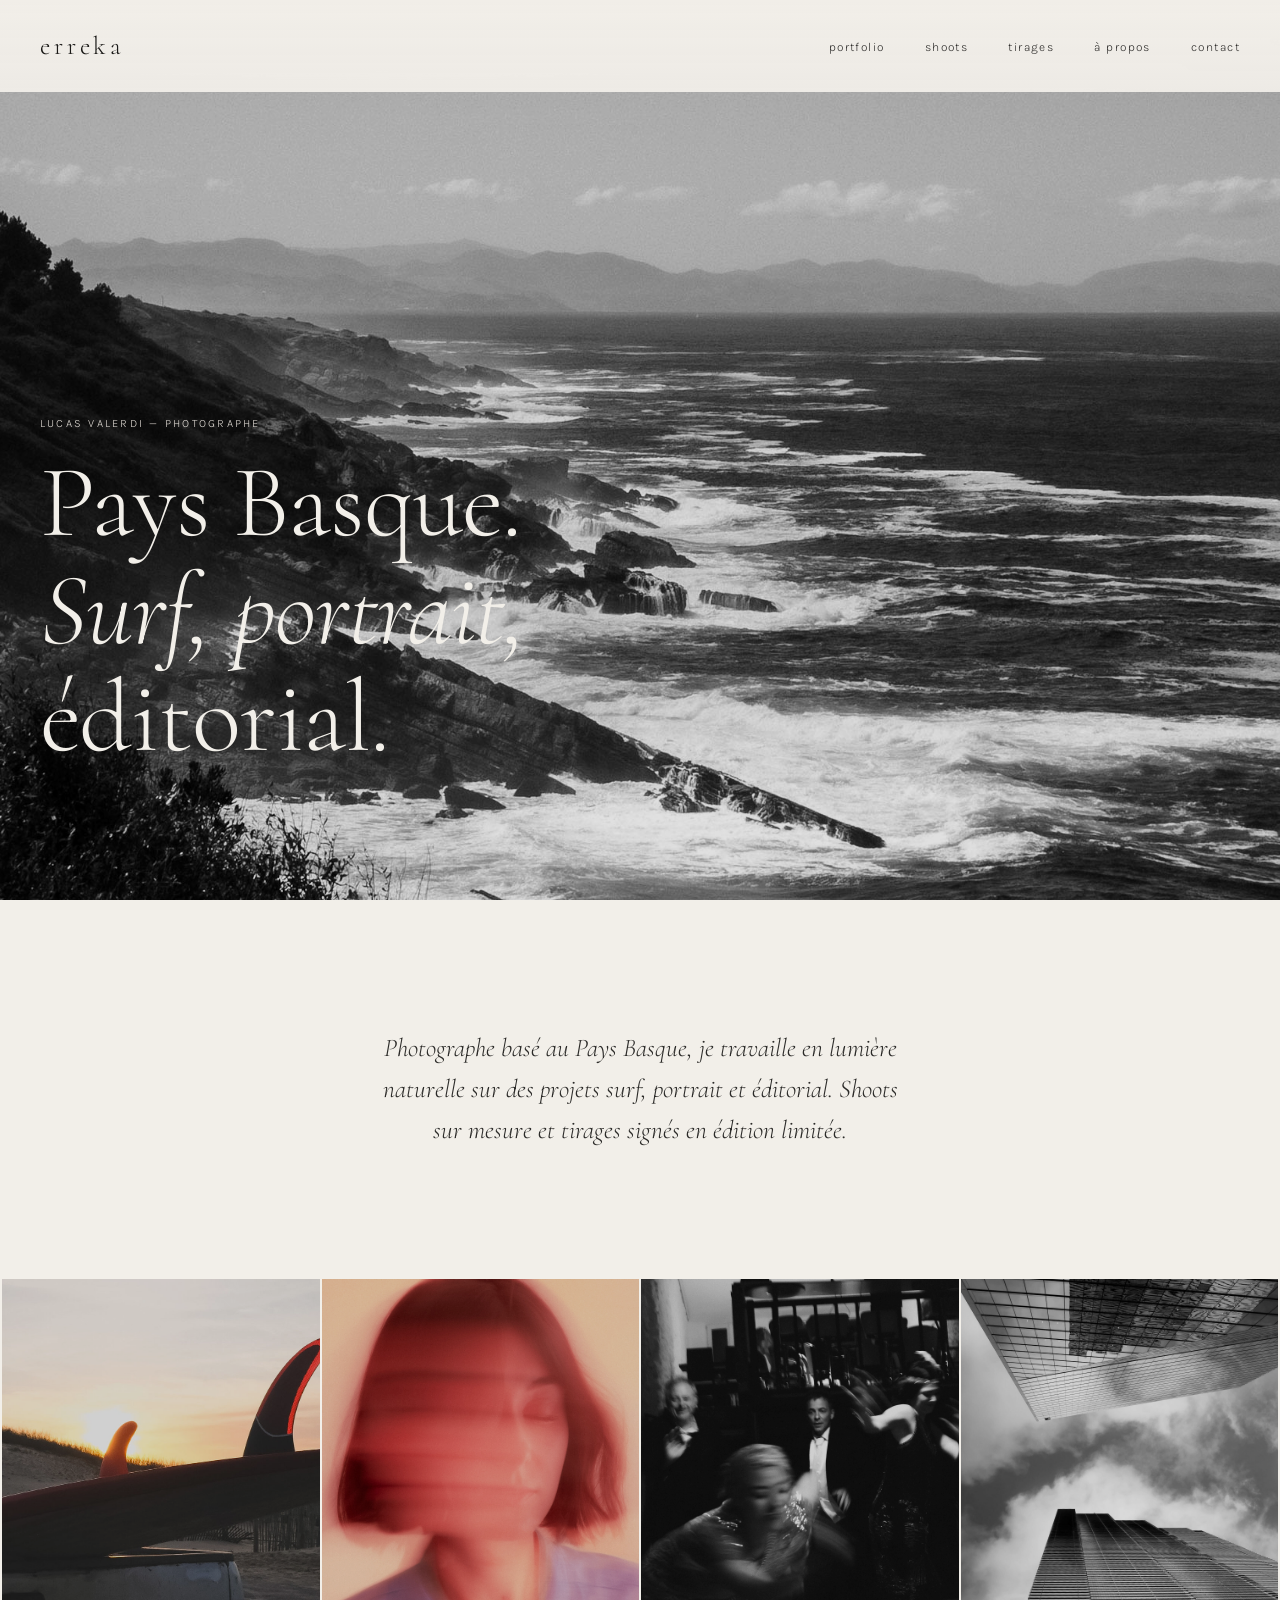
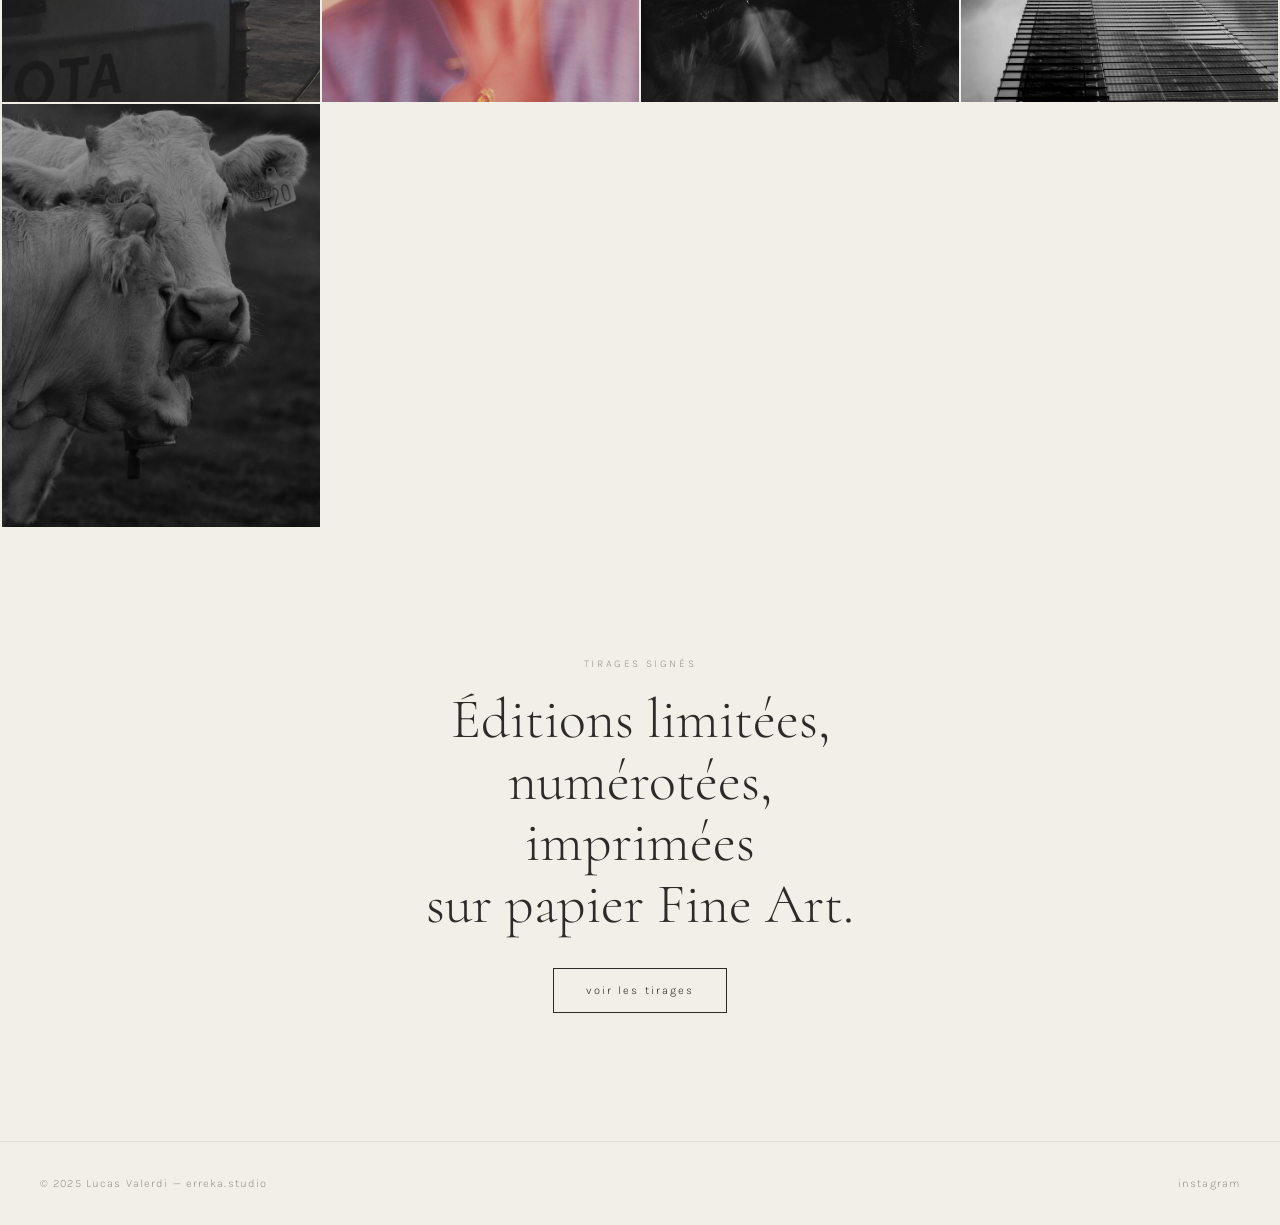
==== index.html @ 66240ff3 "Update complet — reorganisation site et photos" ====
<!DOCTYPE html>
<html lang="fr">
<head>
  <meta charset="UTF-8" />
  <meta name="viewport" content="width=device-width, initial-scale=1.0" />
  <title>erreka — Lucas Valerdi</title>
  <meta name="description" content="Photographe basé au Pays Basque. Surf, portrait, éditorial. Shoots sur mesure et tirages signés en édition limitée." />
  <link rel="preconnect" href="https://fonts.googleapis.com" />
  <link rel="preconnect" href="https://fonts.gstatic.com" crossorigin />
  <link href="https://fonts.googleapis.com/css2?family=Cormorant:ital,wght@0,300;0,400;1,300;1,400&family=Karla:wght@300;400&display=swap" rel="stylesheet" />
  <link rel="stylesheet" href="style.css" />
</head>
<body>

  <!-- NAV -->
  <nav>
    <a href="index.html" class="nav-logo">erreka</a>
    <button class="nav-toggle" aria-label="Menu" onclick="toggleMenu()">
      <span></span><span></span>
    </button>
    <ul class="nav-links" id="navLinks">
      <li><a href="portfolio.html">portfolio</a></li>
      <li><a href="shoots.html">shoots</a></li>
      <li><a href="tirages.html">tirages</a></li>
      <li><a href="about.html">à propos</a></li>
      <li><a href="contact.html">contact</a></li>
    </ul>
  </nav>

  <!-- HERO -->
  <section class="hero">
    <div class="hero-image-wrap">
      <img src="images/hero.jpg" alt="Côte atlantique, Pays Basque" class="hero-img" />
    </div>
    <div class="hero-text">
      <p class="hero-eyebrow">Lucas Valerdi — Photographe</p>
      <h1>Pays Basque.<br /><em>Surf, portrait,</em><br />éditorial.</h1>
    </div>
  </section>

  <!-- INTRO -->
  <section class="intro">
    <p>
      Photographe basé au Pays Basque, je travaille en lumière naturelle
      sur des projets surf, portrait et éditorial.
      Shoots sur mesure et tirages signés en édition limitée.
    </p>
  </section>

  <!-- PORTFOLIO GRID PREVIEW -->
  <section class="grid-preview">
    <div class="grid-item">
      <a href="portfolio.html#surf">
        <img src="images/surf-1.jpg" alt="Photographie surf Pays Basque" />
        <span>surf</span>
      </a>
    </div>
    <div class="grid-item">
      <a href="portfolio.html#portrait">
        <img src="images/portrait-1.jpg" alt="Photographie portrait Pays Basque" />
        <span>portrait</span>
      </a>
    </div>
    <div class="grid-item">
      <a href="portfolio.html#silhouette">
        <img src="images/silhouette-1.jpg" alt="Photographie silhouette Pays Basque" />
        <span>silhouette</span>
      </a>
    </div>
    <div class="grid-item">
      <a href="portfolio.html#paysage">
        <img src="images/paysage-1.jpg" alt="Photographie paysage Pays Basque" />
        <span>paysage</span>
      </a>
    </div>
    <div class="grid-item">
      <a href="portfolio.html#nature">
        <img src="images/nature-1.jpg" alt="Photographie nature et texture" />
        <span>nature & texture</span>
      </a>
    </div>
  </section>

  <!-- CTA TIRAGES -->
  <section class="cta-tirages">
    <div class="cta-inner">
      <p class="cta-label">tirages signés</p>
      <h2>Éditions limitées,<br />numérotées, imprimées<br />sur papier Fine Art.</h2>
      <a href="tirages.html" class="btn">voir les tirages</a>
    </div>
  </section>

  <!-- FOOTER -->
  <footer>
    <p>© 2025 Lucas Valerdi — erreka.studio</p>
    <a href="https://instagram.com/erreka_studio" target="_blank">instagram</a>
  </footer>

  <script src="script.js"></script>
</body>
</html>
---- style.css ----
/* =====================
   TOKENS
   ===================== */
:root {
  --cream:    #F2EFE9;
  --fog:      #E2DDD6;
  --stone:    #9B9590;
  --charcoal: #2C2B29;
  --ink:      #1A1917;

  --ff-display: 'Cormorant', Georgia, serif;
  --ff-body:    'Karla', system-ui, sans-serif;

  --spacing-xs: 0.5rem;
  --spacing-s:  1rem;
  --spacing-m:  2rem;
  --spacing-l:  4rem;
  --spacing-xl: 8rem;

  --max-w: 1200px;
  --transition: 0.3s ease;
}

/* =====================
   RESET
   ===================== */
*, *::before, *::after { box-sizing: border-box; margin: 0; padding: 0; }

html { scroll-behavior: smooth; }

body {
  background: var(--cream);
  color: var(--charcoal);
  font-family: var(--ff-body);
  font-weight: 300;
  font-size: 1rem;
  line-height: 1.7;
  -webkit-font-smoothing: antialiased;
}

img { display: block; width: 100%; height: 100%; object-fit: cover; }
a { color: inherit; text-decoration: none; }
ul { list-style: none; }

/* =====================
   NAV
   ===================== */
nav {
  position: fixed;
  top: 0; left: 0; right: 0;
  z-index: 1000;
  display: flex;
  align-items: center;
  justify-content: space-between;
  padding: 1.5rem 2.5rem;
  background: rgba(242,239,233,0.95);
  backdrop-filter: blur(8px);
  -webkit-backdrop-filter: blur(8px);
}

nav::before {
  content: '';
  position: absolute;
  inset: 0;
  background: linear-gradient(to bottom, rgba(242,239,233,0.85) 0%, transparent 100%);
  z-index: -1;
}

.nav-logo {
  font-family: var(--ff-display);
  font-size: 1.6rem;
  font-weight: 300;
  letter-spacing: 0.15em;
  color: var(--ink);
}

.nav-links {
  display: flex;
  gap: 2.5rem;
}

.nav-links a {
  font-size: 0.75rem;
  letter-spacing: 0.12em;
  text-transform: lowercase;
  color: var(--charcoal);
  transition: color var(--transition);
}

.nav-links a:hover { color: var(--stone); }

.nav-toggle {
  display: none;
  flex-direction: column;
  gap: 5px;
  background: none;
  border: none;
  cursor: pointer;
  padding: 4px;
}

.nav-toggle span {
  display: block;
  width: 22px;
  height: 1px;
  background: var(--ink);
  transition: var(--transition);
}

/* =====================
   HERO
   ===================== */
.hero {
  position: relative;
  height: 100svh;
  min-height: 600px;
  overflow: hidden;
}

.hero-image-wrap {
  position: absolute;
  inset: 0;
}

.hero-img {
  width: 100%;
  height: 100%;
  object-fit: cover;
  object-position: center;
  filter: brightness(0.88);
}

.hero-text {
  position: absolute;
  bottom: var(--spacing-xl);
  left: 2.5rem;
}

.hero-eyebrow {
  font-family: var(--ff-body);
  font-size: 0.7rem;
  letter-spacing: 0.2em;
  text-transform: uppercase;
  color: var(--fog);
  margin-bottom: var(--spacing-s);
}

.hero h1 {
  font-family: var(--ff-display);
  font-size: clamp(3rem, 8vw, 7rem);
  font-weight: 300;
  line-height: 1.05;
  color: var(--cream);
  letter-spacing: -0.01em;
}

.hero h1 em {
  font-style: italic;
  font-weight: 300;
}

.hero-scroll {
  position: absolute;
  bottom: 2rem;
  right: 2.5rem;
  font-size: 0.7rem;
  letter-spacing: 0.15em;
  color: var(--fog);
  writing-mode: vertical-rl;
  text-orientation: mixed;
  transform: rotate(180deg);
  transition: color var(--transition);
}

.hero-scroll:hover { color: var(--cream); }

/* =====================
   INTRO
   ===================== */
.intro {
  max-width: 620px;
  margin: var(--spacing-xl) auto;
  padding: 0 2.5rem;
  text-align: center;
}

.intro p {
  font-family: var(--ff-display);
  font-size: clamp(1.2rem, 2.5vw, 1.6rem);
  font-weight: 300;
  font-style: italic;
  line-height: 1.6;
  color: var(--charcoal);
}

/* =====================
   GRID PREVIEW
   ===================== */
.grid-preview {
  display: grid;
  grid-template-columns: repeat(4, 1fr);
  gap: 2px;
  padding: 0 2px;
}

.grid-item {
  position: relative;
  aspect-ratio: 3/4;
  overflow: hidden;
}

.grid-item a {
  display: block;
  width: 100%;
  height: 100%;
}

.grid-item img {
  transition: transform 0.6s ease, filter 0.6s ease;
  filter: brightness(0.85);
}

.grid-item:hover img {
  transform: scale(1.04);
  filter: brightness(0.7);
}

.grid-item span {
  position: absolute;
  bottom: 1.2rem;
  left: 1.2rem;
  font-size: 0.7rem;
  letter-spacing: 0.18em;
  text-transform: lowercase;
  color: var(--cream);
  opacity: 0;
  transform: translateY(4px);
  transition: opacity 0.3s ease, transform 0.3s ease;
}

.grid-item:hover span {
  opacity: 1;
  transform: translateY(0);
}

/* =====================
   CTA TIRAGES
   ===================== */
.cta-tirages {
  margin: var(--spacing-xl) 0;
  padding: 0 2.5rem;
  display: flex;
  justify-content: center;
}

.cta-inner {
  text-align: center;
  max-width: 500px;
}

.cta-label {
  font-size: 0.65rem;
  letter-spacing: 0.25em;
  text-transform: uppercase;
  color: var(--stone);
  margin-bottom: var(--spacing-s);
}

.cta-inner h2 {
  font-family: var(--ff-display);
  font-size: clamp(2rem, 5vw, 3.5rem);
  font-weight: 300;
  line-height: 1.1;
  margin-bottom: var(--spacing-m);
}

.btn {
  display: inline-block;
  padding: 0.75rem 2rem;
  border: 1px solid var(--charcoal);
  font-size: 0.7rem;
  letter-spacing: 0.18em;
  text-transform: lowercase;
  color: var(--charcoal);
  transition: background var(--transition), color var(--transition);
}

.btn:hover {
  background: var(--charcoal);
  color: var(--cream);
}

/* =====================
   FOOTER
   ===================== */
footer {
  border-top: 1px solid var(--fog);
  padding: var(--spacing-m) 2.5rem;
  display: flex;
  justify-content: space-between;
  align-items: center;
}

footer p, footer a {
  font-size: 0.7rem;
  letter-spacing: 0.1em;
  color: var(--stone);
}

footer a:hover { color: var(--charcoal); }

/* =====================
   PORTFOLIO PAGE
   ===================== */
.page-header {
  padding: calc(var(--spacing-xl) + 2rem) 2.5rem var(--spacing-m);
}

.page-header h1 {
  font-family: var(--ff-display);
  font-size: clamp(2.5rem, 6vw, 5rem);
  font-weight: 300;
  font-style: italic;
}

.portfolio-nav {
  display: flex;
  gap: 2rem;
  padding: 4rem 2.5rem var(--spacing-l);
  border-bottom: 1px solid var(--fog);
  flex-wrap: wrap;
}

.portfolio-nav a {
  font-size: 0.7rem;
  letter-spacing: 0.15em;
  text-transform: lowercase;
  color: var(--stone);
  transition: color var(--transition);
  padding-bottom: 2px;
  border-bottom: 1px solid transparent;
}

.portfolio-nav a:hover,
.portfolio-nav a.active {
  color: var(--charcoal);
  border-bottom-color: var(--charcoal);
}

.portfolio-section {
  padding: var(--spacing-l) 2.5rem;
}

.portfolio-section h2 {
  font-family: var(--ff-display);
  font-size: 0.7rem;
  letter-spacing: 0.25em;
  text-transform: uppercase;
  color: var(--stone);
  margin-bottom: var(--spacing-m);
}

.masonry {
  columns: 3;
  column-gap: 3px;
}

.masonry-item {
  break-inside: avoid;
  margin-bottom: 3px;
  overflow: hidden;
}

.masonry-item img {
  height: auto;
  transition: transform 0.5s ease;
}

.masonry-item:hover img { transform: scale(1.02); }

/* =====================
   SHOOTS PAGE
   ===================== */
.shoots-grid {
  display: grid;
  grid-template-columns: repeat(2, 1fr);
  gap: var(--spacing-m);
  padding: var(--spacing-l) 2.5rem;
  max-width: var(--max-w);
}

.shoot-card {
  padding: var(--spacing-m);
  border: 1px solid var(--fog);
}

.shoot-card h3 {
  font-family: var(--ff-display);
  font-size: 1.8rem;
  font-weight: 300;
  font-style: italic;
  margin-bottom: var(--spacing-xs);
}

.shoot-card p {
  font-size: 0.85rem;
  color: var(--stone);
  line-height: 1.6;
  margin-bottom: var(--spacing-m);
}

.shoot-card .price {
  font-size: 0.7rem;
  letter-spacing: 0.15em;
  color: var(--charcoal);
  margin-bottom: var(--spacing-s);
}

/* =====================
   CONTACT / FORM
   ===================== */
.contact-wrap {
  display: grid;
  grid-template-columns: 1fr 1fr;
  gap: var(--spacing-xl);
  padding: var(--spacing-l) 2.5rem;
  max-width: var(--max-w);
}

.contact-info p {
  font-family: var(--ff-display);
  font-size: 1.4rem;
  font-weight: 300;
  font-style: italic;
  line-height: 1.5;
  margin-bottom: var(--spacing-m);
}

.contact-info a {
  font-size: 0.75rem;
  letter-spacing: 0.12em;
  color: var(--stone);
  display: block;
  margin-bottom: var(--spacing-xs);
  transition: color var(--transition);
}

.contact-info a:hover { color: var(--charcoal); }

form { display: flex; flex-direction: column; gap: var(--spacing-s); }

form label {
  font-size: 0.65rem;
  letter-spacing: 0.2em;
  text-transform: uppercase;
  color: var(--stone);
  display: block;
  margin-bottom: 4px;
}

form input,
form select,
form textarea {
  width: 100%;
  background: transparent;
  border: none;
  border-bottom: 1px solid var(--fog);
  padding: 0.5rem 0;
  font-family: var(--ff-body);
  font-size: 0.9rem;
  font-weight: 300;
  color: var(--charcoal);
  outline: none;
  transition: border-color var(--transition);
}

form input:focus,
form select:focus,
form textarea:focus {
  border-bottom-color: var(--charcoal);
}

form textarea { resize: none; height: 100px; }

form .field { display: flex; flex-direction: column; }

/* =====================
   ABOUT PAGE
   ===================== */
.about-wrap {
  display: grid;
  grid-template-columns: 1fr 1fr;
  gap: var(--spacing-xl);
  padding: var(--spacing-l) 2.5rem;
  max-width: var(--max-w);
  align-items: start;
}

.about-img-wrap {
  aspect-ratio: 3/4;
  overflow: hidden;
}

.about-text h2 {
  font-family: var(--ff-display);
  font-size: clamp(2rem, 4vw, 3rem);
  font-weight: 300;
  line-height: 1.1;
  margin-bottom: var(--spacing-m);
}

.about-text p {
  font-size: 0.9rem;
  line-height: 1.8;
  color: var(--charcoal);
  margin-bottom: var(--spacing-m);
}

/* =====================
   TIRAGES PAGE
   ===================== */
.tirages-intro {
  max-width: 540px;
  padding: calc(var(--spacing-xl) + 2rem) 2.5rem var(--spacing-l);
}

.tirages-intro h1 {
  font-family: var(--ff-display);
  font-size: clamp(2.5rem, 6vw, 4.5rem);
  font-weight: 300;
  font-style: italic;
  line-height: 1.05;
  margin-bottom: var(--spacing-m);
}

.tirages-intro p {
  font-size: 0.9rem;
  color: var(--stone);
  line-height: 1.7;
}

.tirages-grid {
  display: grid;
  grid-template-columns: repeat(3, 1fr);
  gap: var(--spacing-m);
  padding: 0 2.5rem var(--spacing-xl);
}

.tirage-card { cursor: pointer; }

.tirage-card-img {
  aspect-ratio: 2/3;
  overflow: hidden;
  margin-bottom: var(--spacing-s);
}

.tirage-card-img img {
  transition: transform 0.6s ease;
}

.tirage-card:hover .tirage-card-img img {
  transform: scale(1.03);
}

.tirage-card h3 {
  font-family: var(--ff-display);
  font-size: 1.1rem;
  font-weight: 300;
  font-style: italic;
  margin-bottom: 4px;
}

.tirage-card .tirage-meta {
  font-size: 0.7rem;
  letter-spacing: 0.1em;
  color: var(--stone);
}

/* =====================
   LIGHTBOX
   ===================== */
.lightbox {
  display: none;
  position: fixed;
  inset: 0;
  background: rgba(26,25,23,0.95);
  z-index: 200;
  align-items: center;
  justify-content: center;
}

.lightbox.open { display: flex; }

.lightbox img {
  max-width: 90vw;
  max-height: 90vh;
  width: auto;
  height: auto;
  object-fit: contain;
}

.lightbox-close {
  position: absolute;
  top: 1.5rem;
  right: 2rem;
  background: none;
  border: none;
  color: var(--fog);
  font-size: 1.5rem;
  cursor: pointer;
  font-family: var(--ff-body);
  letter-spacing: 0.1em;
}

/* =====================
   RESPONSIVE
   ===================== */
@media (max-width: 768px) {
  .nav-links {
    display: none;
    position: fixed;
    inset: 0;
    background: var(--cream);
    flex-direction: column;
    align-items: center;
    justify-content: center;
    gap: 2.5rem;
  }

  .nav-links.open { display: flex; }
  .nav-links a { font-size: 1rem; }
  .nav-toggle { display: flex; }

  .hero h1 { font-size: clamp(2.5rem, 10vw, 4rem); }
  .hero-text { left: 1.5rem; bottom: 6rem; }

  .grid-preview { grid-template-columns: repeat(2, 1fr); }

  .masonry { columns: 2; }

  .shoots-grid { grid-template-columns: 1fr; }

  .contact-wrap { grid-template-columns: 1fr; }

  .about-wrap { grid-template-columns: 1fr; }

  .tirages-grid { grid-template-columns: repeat(2, 1fr); }

  .portfolio-section { padding: var(--spacing-l) 1.5rem; }
  .masonry { columns: 1; }
}
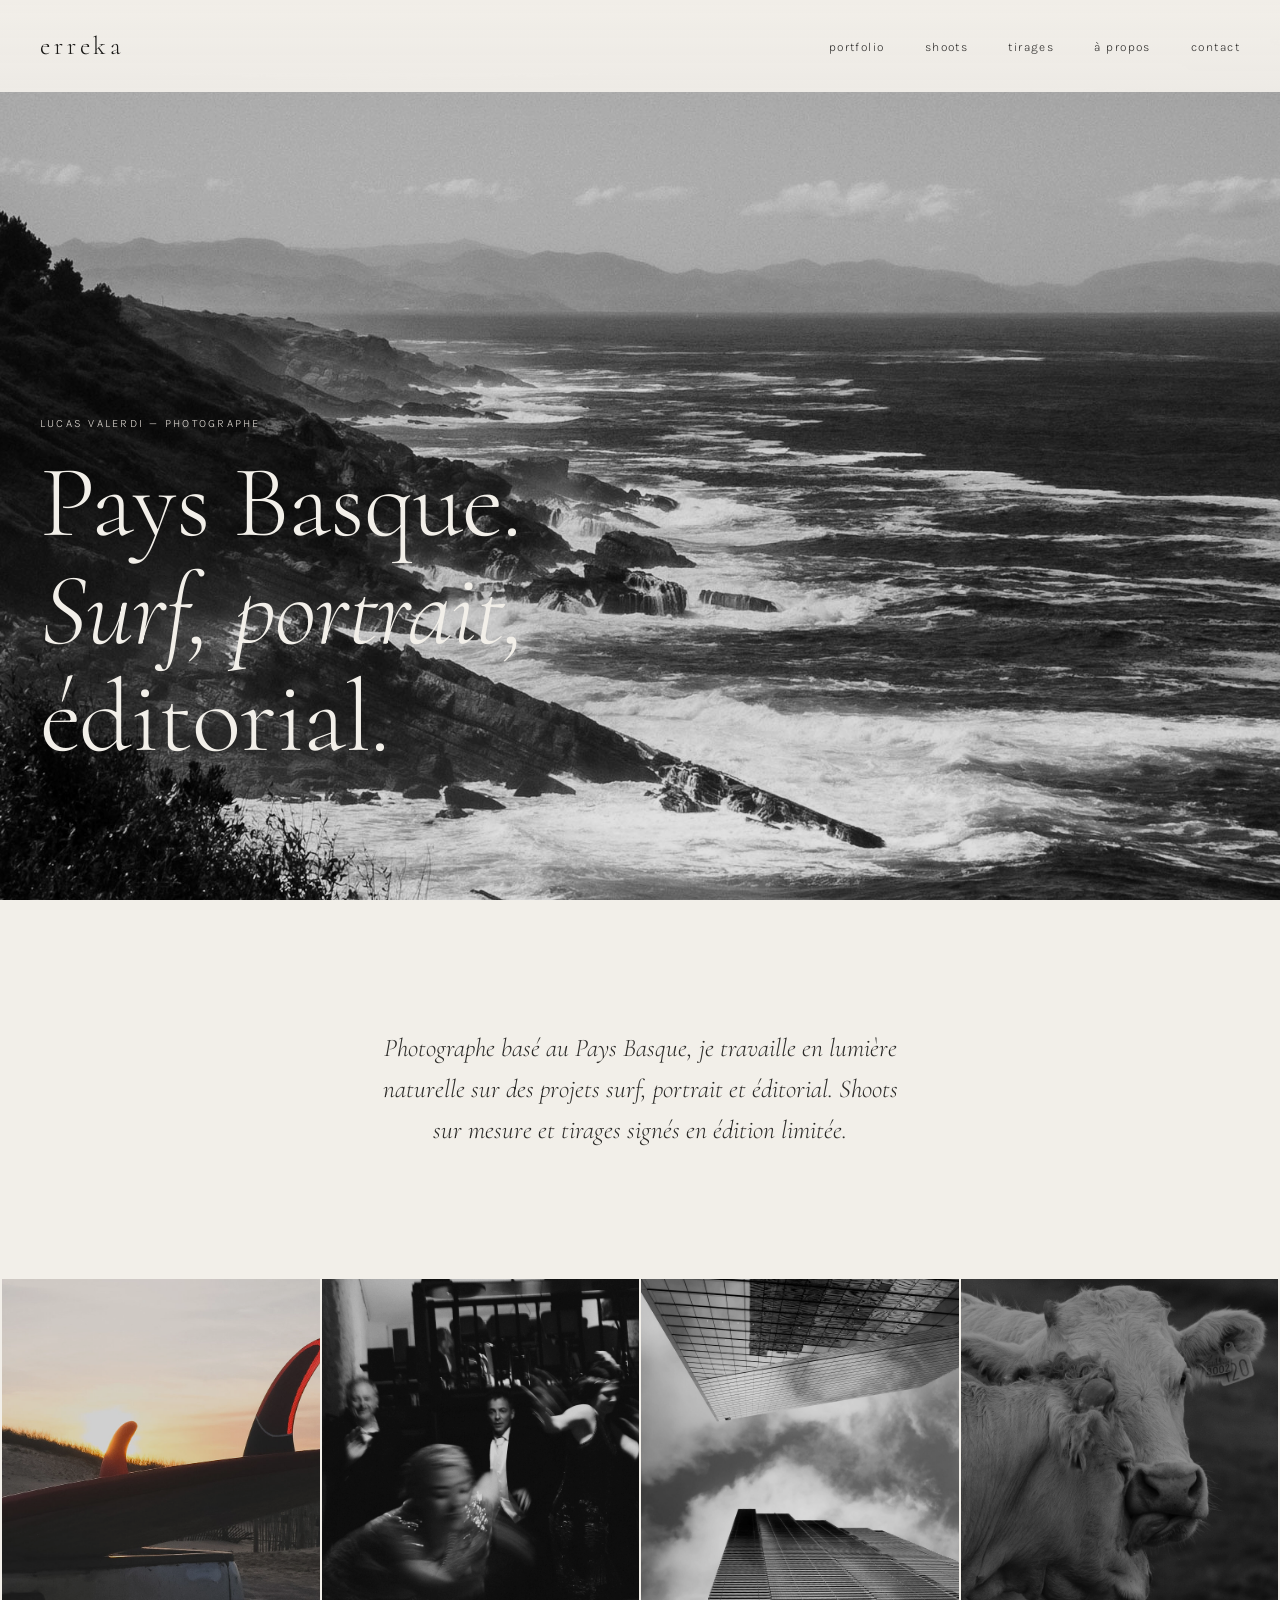
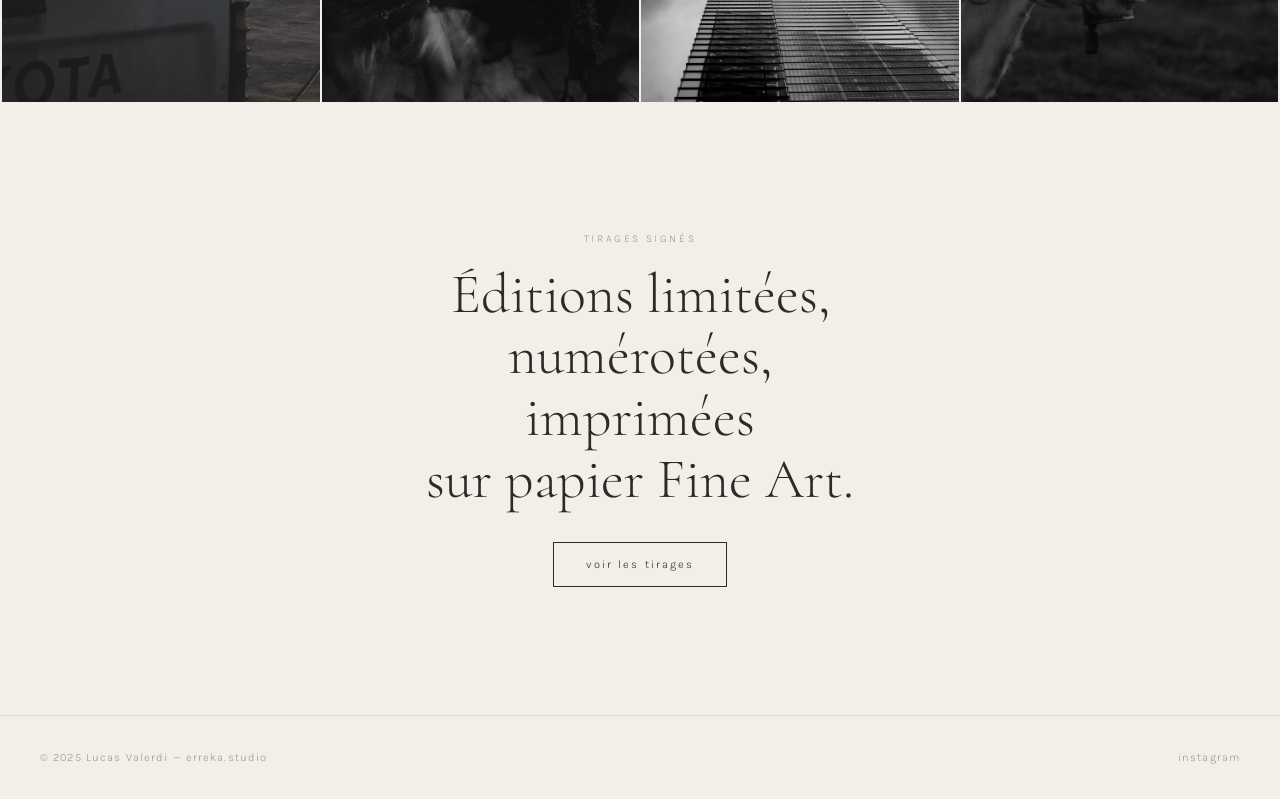
==== commit b11b1b17: "Fusion portrait dans silhouette — 4 categories" ====
--- a/index.html
+++ b/index.html
@@ -56,12 +56,6 @@
       </a>
     </div>
     <div class="grid-item">
-      <a href="portfolio.html#portrait">
-        <img src="images/portrait-1.jpg" alt="Photographie portrait Pays Basque" />
-        <span>portrait</span>
-      </a>
-    </div>
-    <div class="grid-item">
       <a href="portfolio.html#silhouette">
         <img src="images/silhouette-1.jpg" alt="Photographie silhouette Pays Basque" />
         <span>silhouette</span>
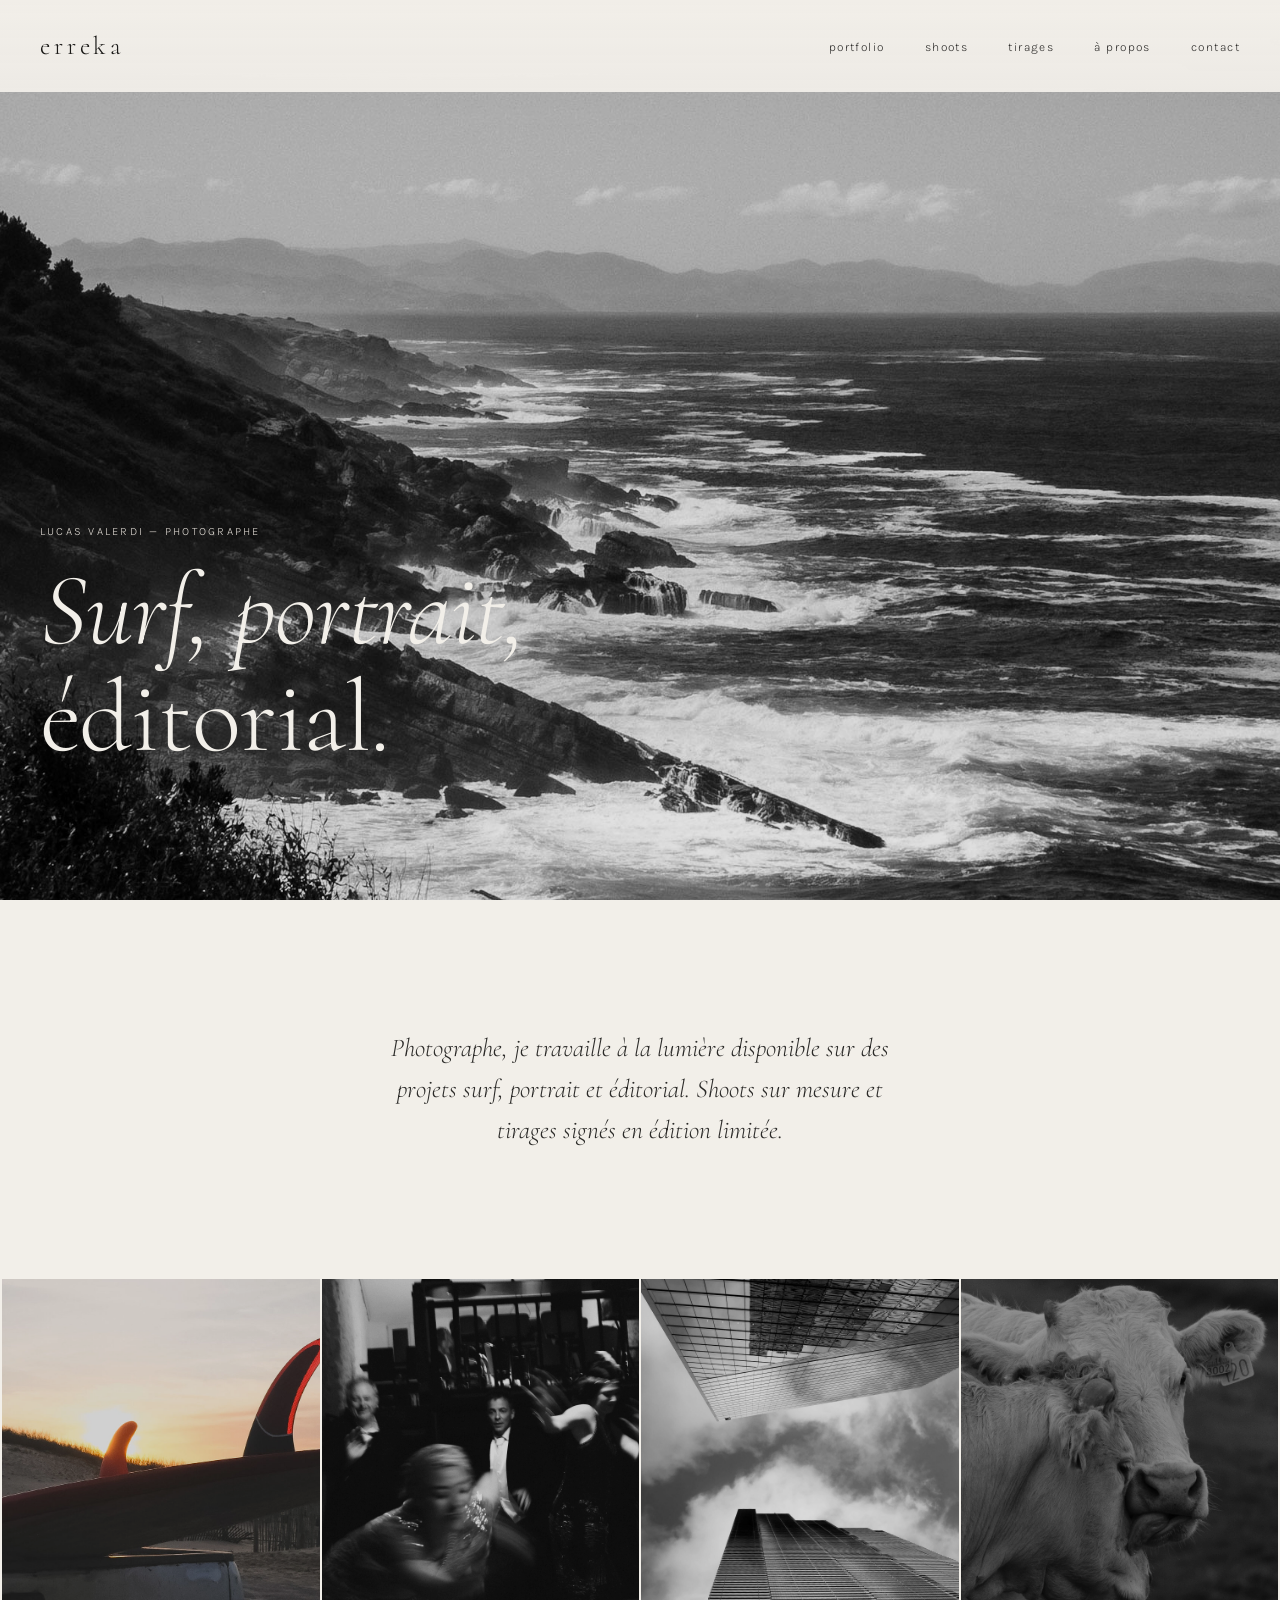
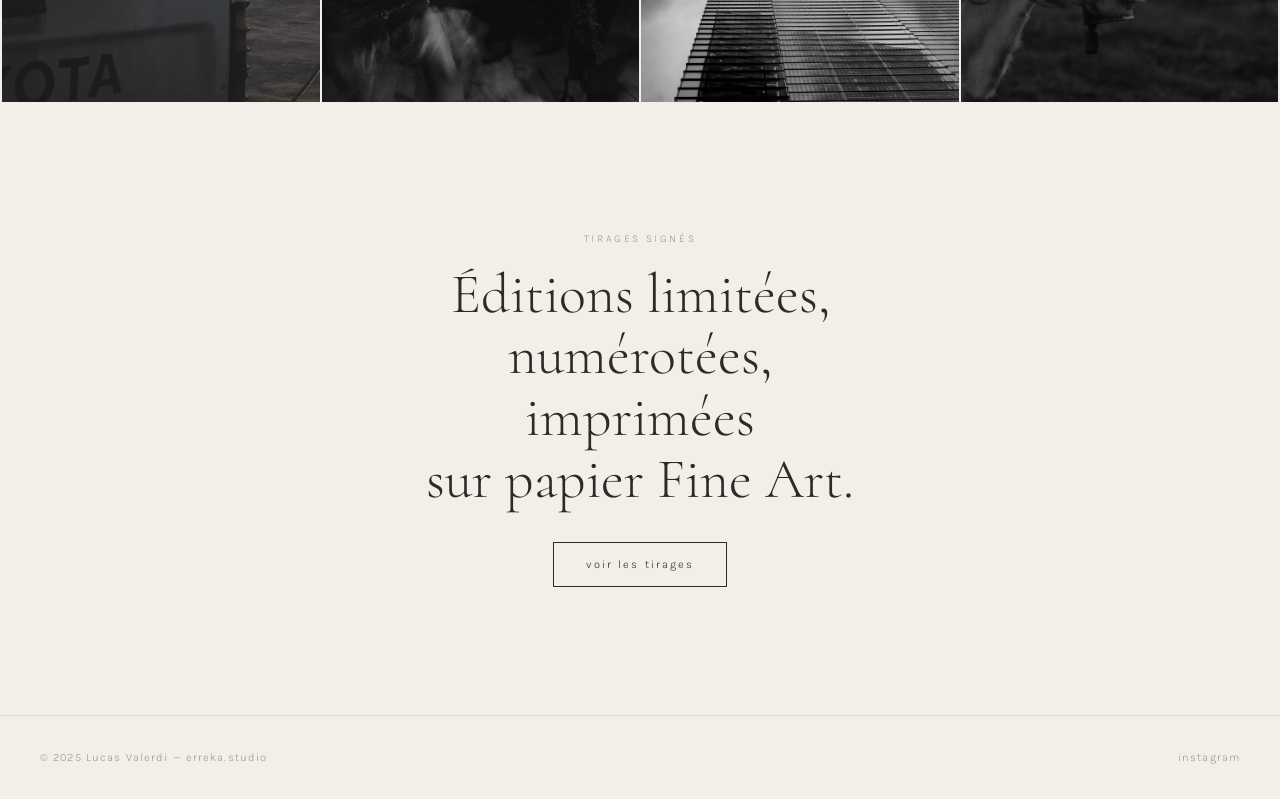
==== commit ff37f321: "Textes — désancrage géographique, tu/vous, nous/je" ====
--- a/index.html
+++ b/index.html
@@ -4,7 +4,7 @@
   <meta charset="UTF-8" />
   <meta name="viewport" content="width=device-width, initial-scale=1.0" />
   <title>erreka — Lucas Valerdi</title>
-  <meta name="description" content="Photographe basé au Pays Basque. Surf, portrait, éditorial. Shoots sur mesure et tirages signés en édition limitée." />
+  <meta name="description" content="Photographe. Surf, portrait, éditorial. Shoots sur mesure et tirages signés en édition limitée." />
   <link rel="preconnect" href="https://fonts.googleapis.com" />
   <link rel="preconnect" href="https://fonts.gstatic.com" crossorigin />
   <link href="https://fonts.googleapis.com/css2?family=Cormorant:ital,wght@0,300;0,400;1,300;1,400&family=Karla:wght@300;400&display=swap" rel="stylesheet" />
@@ -30,18 +30,18 @@
   <!-- HERO -->
   <section class="hero">
     <div class="hero-image-wrap">
-      <img src="images/hero.jpg" alt="Côte atlantique, Pays Basque" class="hero-img" />
+      <img src="images/hero.jpg" alt="Côte atlantique" class="hero-img" />
     </div>
     <div class="hero-text">
       <p class="hero-eyebrow">Lucas Valerdi — Photographe</p>
-      <h1>Pays Basque.<br /><em>Surf, portrait,</em><br />éditorial.</h1>
+      <h1><em>Surf, portrait,</em><br />éditorial.</h1>
     </div>
   </section>
 
   <!-- INTRO -->
   <section class="intro">
     <p>
-      Photographe basé au Pays Basque, je travaille en lumière naturelle
+      Photographe, je travaille à la lumière disponible
       sur des projets surf, portrait et éditorial.
       Shoots sur mesure et tirages signés en édition limitée.
     </p>
@@ -51,19 +51,19 @@
   <section class="grid-preview">
     <div class="grid-item">
       <a href="portfolio.html#surf">
-        <img src="images/surf-1.jpg" alt="Photographie surf Pays Basque" />
+        <img src="images/surf-1.jpg" alt="Photographie surf" />
         <span>surf</span>
       </a>
     </div>
     <div class="grid-item">
       <a href="portfolio.html#silhouette">
-        <img src="images/silhouette-1.jpg" alt="Photographie silhouette Pays Basque" />
+        <img src="images/silhouette-1.jpg" alt="Photographie silhouette" />
         <span>silhouette</span>
       </a>
     </div>
     <div class="grid-item">
       <a href="portfolio.html#paysage">
-        <img src="images/paysage-1.jpg" alt="Photographie paysage Pays Basque" />
+        <img src="images/paysage-1.jpg" alt="Photographie paysage" />
         <span>paysage</span>
       </a>
     </div>
